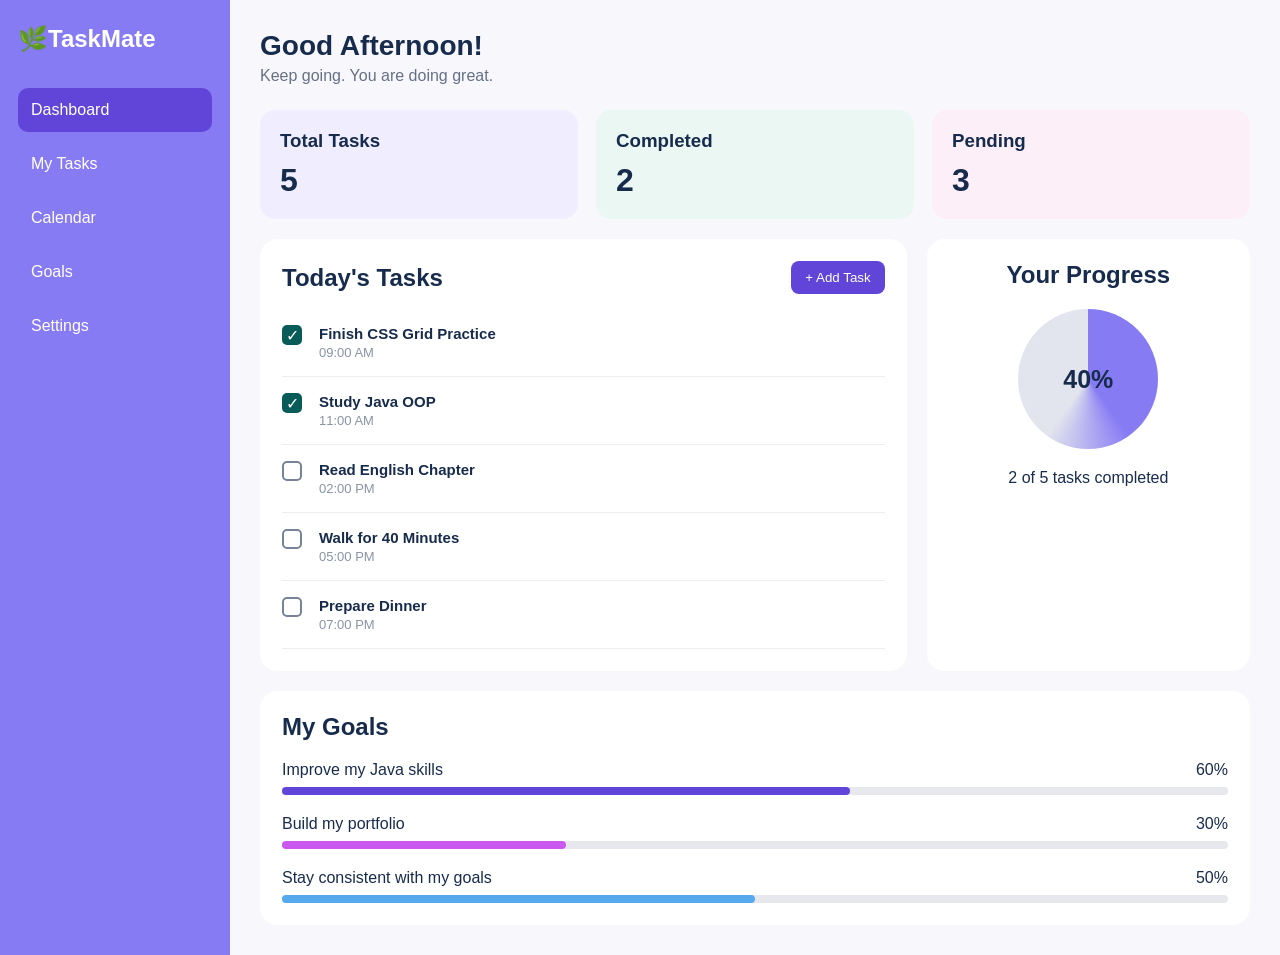
==== dashboard.html @ acaf7f90 "Make homepage and dashboard" ====
<!doctype html>
<html lang="en">
  <head>
    <meta charset="UTF-8" />
    <meta name="viewport" content="width=device-width, initial-scale=1.0" />
    <title>TaskMate Dashboard</title>
    <link rel="stylesheet" href="style.css" />
  </head>
  <body>
    <div class="dashboard">
      <aside class="sidebar">
        <h2>🌿TaskMate</h2>

        <nav>
          <a href="dashboard.html" class="active">Dashboard</a>
          <a href="#">My Tasks</a>
          <a href="#">Calendar</a>
          <a href="#">Goals</a>
          <a href="#">Settings</a>
        </nav>                                                                  
      </aside>

      <main class="dashboard-main">
        <div class="top">
          <div>
            <h1>Good Afternoon!</h1>
            <p>Keep going. You are doing great.</p>
          </div>
        </div>

        <section class="statistics">
          <div class="stat-card">
            <h3>Total Tasks</h3>
            <p>5</p>
          </div>

          <div class="stat-card">
            <h3>Completed</h3>
            <p>2</p>
          </div>

          <div class="stat-card">
            <h3>Pending</h3>
            <p>3</p>
          </div>
        </section>

        <section class="dashboard-grid">
          <div class="tasks">
            <div class="section-heading">
              <h2>Today's Tasks</h2>
              <button>+ Add Task</button>
            </div>

            <div class="task task-completed">
              <span class="checkbox">✓</span>
              <div>
                <h3>Finish CSS Grid Practice</h3>
                <p>09:00 AM</p>
              </div>
            </div>

            <div class="task task-completed">
              <span class="checkbox">✓</span>
              <div>
                <h3>Study Java OOP</h3>
                <p>11:00 AM</p>
              </div>
            </div>

            <div class="task">
              <span class="checkbox"></span>
              <div>
                <h3>Read English Chapter</h3>
                <p>02:00 PM</p>
              </div>
            </div>

            <div class="task">
              <span class="checkbox"></span>
              <div>
                <h3>Walk for 40 Minutes</h3>
                <p>05:00 PM</p>
              </div>
            </div>

            <div class="task">
              <span class="checkbox"></span>
              <div>
                <h3>Prepare Dinner</h3>
                <p>07:00 PM</p>
              </div>
            </div>
          </div>

          <div class="progress">
            <h2>Your Progress</h2>

            <div class="circle">
              <span>40%</span>
            </div>

            <p>2 of 5 tasks completed</p>
          </div>
        </section>

        <section class="goals">
          <h2>My Goals</h2>

          <div class="goal">
            <div>
              <p>Improve my Java skills</p>
              <span>60%</span>
            </div>
            <div class="bar">
              <div class="bar-fill first"></div>
            </div>
          </div>

          <div class="goal">
            <div>
              <p>Build my portfolio</p>
              <span>30%</span>
            </div>
            <div class="bar">
              <div class="bar-fill second"></div>
            </div>
          </div>

          <div class="goal">
            <div>
              <p>Stay consistent with my goals</p>
              <span>50%</span>
            </div>
            <div class="bar">
              <div class="bar-fill third"></div>
            </div>
          </div>
        </section>
      </main>
    </div>
  </body>
</html>
---- style.css ----
* {
    margin: 0;
    padding: 0;
    box-sizing: border-box;
}

body {
    font-family: Arial, sans-serif;
    color: #172b4d;
    background-color: #f8f8fc;
}

a {
    text-decoration: none;
    color: inherit;
}

/* HOME PAGE */

.header {
    height: 75px;
    background-color: white;
    display: flex;
    justify-content: space-between;
    align-items: center;
    padding: 0 7%;
}

.header h2 {
    color: #877bf4;
}

.header nav {
    display: flex;
    align-items: center;
    gap: 25px;
}

.header nav a {
    font-size: 15px;
}

.hover-purrple:hover{
    background-color: #ca5aef;
    color: white;
    padding: 12px 16px;
    border-radius: 10px;
}

.button {
    background-color: #ca5aef;
    color: white;
    padding: 12px 22px;
    border-radius: 10px;
}

.hero {
    min-height: 500px;
    padding: 60px 7%;
    display: grid;
    grid-template-columns: 1fr 1fr;
    align-items: center;
    gap: 40px;
    background-color: #f0edff;
}

.hero-text h1 {
    font-size: 55px;
}

.purple {
    color: #6045d8;
}

.hero-text p {
    max-width: 500px;
    margin: 25px 0 30px;
    font-size: 17px;
    line-height: 1.7;
}

.hero-image {
    height: 350px;
    background-color: white;
    border-radius: 25px;
    display: flex;
    justify-content: center;
    align-items: center;
    position: relative;
}

.laptop {
    font-size: 100px;
}

.plant {
    font-size: 70px;
    position: absolute;
    top: 30px;
    right: 50px;
}

.features {
    background-color: white;
    padding: 70px 7%;
    text-align: center;
}

.features h2 {
    font-size: 32px;
}

.description {
    margin: 10px auto 35px;
    color: #667085;
}

.feature-container {
    display: grid;
    grid-template-columns: repeat(4, 1fr);
    gap: 20px;
}

.feature-card {
    padding: 30px 20px;
    border-radius: 18px;
    background-color: #f3f0ff;
}

.feature-card:nth-child(2) {
    background-color: #eaf7f3;
}

.feature-card:nth-child(3) {
    background-color: #fdeff7;
}

.feature-card:nth-child(4) {
    background-color: #f3f0ff;
}

.icon {
    width: 50px;
    height: 50px;
    margin: 0 auto 15px;
    display: flex;
    justify-content: center;
    align-items: center;
    background-color: #6045d8;
    color: white;
    border-radius: 12px;
    font-size: 25px;
}

.feature-card h3 {
    margin-bottom: 10px;
}

.feature-card p {
    color: #667085;
    font-size: 14px;
}

.about {
    margin: 45px 7%;
    padding: 30px;
    background-color: #eeeaff;
    border-radius: 18px;
    display: flex;
    justify-content: space-between;
    align-items: center;
}

.about p {
    color: #667085;
    margin-top: 5px;
}

footer {
    background-color: #877bf4;
    color: white;
    padding: 25px 7%;
    display: flex;
    justify-content: space-between;
}

/* DASHBOARD */

.dashboard {
    min-height: 100vh;
    display: grid;
    grid-template-columns: 230px 1fr;
}

.sidebar {
    background-color: #877bf4;
    color: white;
    padding: 25px 18px;
}

.sidebar h2 {
    margin-bottom: 35px;
}

.sidebar nav {
    display: flex;
    flex-direction: column;
    gap: 10px;
}

.sidebar nav a {
    padding: 13px;
    border-radius: 10px;
}

.sidebar nav a:hover,
.sidebar nav .active {
    background-color: #6045d8;
}

.message {
    margin-top: 250px;
    text-align: center;
    font-size: 18px;
}

.message span {
    display: block;
    margin-top: 10px;
    font-size: 25px;
}

.dashboard-main {
    padding: 30px;
}

.top {
    display: flex;
    justify-content: space-between;
    align-items: center;
    margin-bottom: 25px;
}

.top h1 {
    font-size: 28px;
}

.top p {
    color: #667085;
    margin-top: 5px;
}



.statistics {
    display: grid;
    grid-template-columns: repeat(3, 1fr);
    gap: 18px;
    margin-bottom: 20px;
}

.stat-card {
    padding: 20px;
    border-radius: 15px;
    background-color: #f0edff;
}

.stat-card:nth-child(2) {
    background-color: #eaf7f3;
}

.stat-card:nth-child(3) {
    background-color: #fdeff7;
}

.stat-card p {
    font-size: 32px;
    font-weight: bold;
    margin-top: 10px;
}

.dashboard-grid {
    display: grid;
    grid-template-columns: 2fr 1fr;
    gap: 20px;
}

.tasks,
.progress,
.goals {
    background-color: white;
    padding: 22px;
    border-radius: 18px;
}

.section-heading {
    display: flex;
    justify-content: space-between;
    align-items: center;
    margin-bottom: 15px;
}

.section-heading button {
    background-color: #6045d8;
    color: white;
    border: none;
    padding: 9px 14px;
    border-radius: 8px;
}

.task {
    display: grid;
    grid-template-columns: 25px 1fr;
    gap: 12px;
    padding: 16px 0;
    border-bottom: 1px solid #eeeeee;
}

.checkbox {
    width: 20px;
    height: 20px;
    border: 2px solid #778399;
    border-radius: 5px;
}

.task-completed .checkbox {
    background-color: #075c58;
    border-color: #075c58;
    color: white;
    display: flex;
    justify-content: center;
    align-items: center;
}

.task h3 {
    font-size: 15px;
}

.task p {
    color: #8993a4;
    font-size: 13px;
    margin-top: 3px;
}

.progress {
    text-align: center;
}

.progress h2 {
    margin-bottom: 20px;
}

.circle {
    width: 140px;
    height: 140px;
    margin: 10px auto 20px;
    border-radius: 50%;
    background: conic-gradient(
        #877bf4 40%,
        #e2e5ed 60%
    );
    display: flex;
    justify-content: center;
    align-items: center;
}

.circle span {
    font-size: 25px;
    font-weight: bold;
}

.goals {
    margin-top: 20px;
}

.goal {
    margin-top: 20px;
}

.goal div:first-child {
    display: flex;
    justify-content: space-between;
    margin-bottom: 8px;
}

.bar {
    height: 8px;
    background-color: #e6e8ed;
    border-radius: 10px;
}

.bar-fill {
    height: 100%;
    border-radius: 10px;
    background-color: #6045d8;
}

.first {
    width: 60%;
}

.second {
    width: 30%;
    background-color: #ca5aef;
}

.third {
    width: 50%;
    background-color: #56a9ec;
}
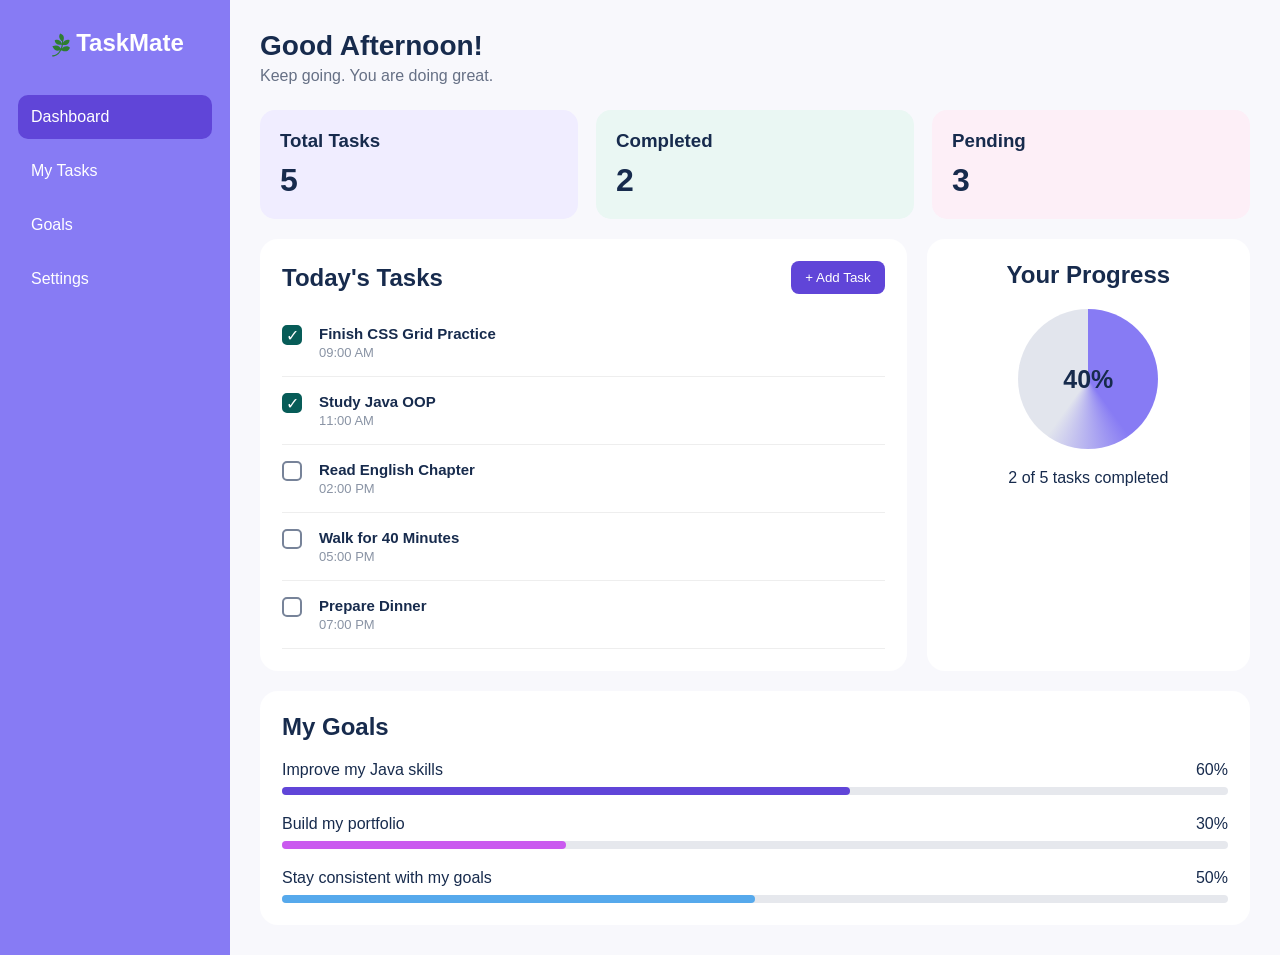
==== commit e03da5d9: "Add settings panel to the dashboard" ====
--- a/dashboard.html
+++ b/dashboard.html
@@ -4,19 +4,21 @@
     <meta charset="UTF-8" />
     <meta name="viewport" content="width=device-width, initial-scale=1.0" />
     <title>TaskMate Dashboard</title>
-    <link rel="stylesheet" href="style.css" />
+    <link rel="stylesheet" href="css/style.css" />
   </head>
   <body>
     <div class="dashboard">
       <aside class="sidebar">
-        <h2>🌿TaskMate</h2>
+        <div class="sidebar-logo">
+          <img src="images/pagelines-brands-solid-full.svg" alt="">
+          <h2>TaskMate</h2>
+        </div>
 
         <nav>
           <a href="dashboard.html" class="active">Dashboard</a>
-          <a href="#">My Tasks</a>
-          <a href="#">Calendar</a>
-          <a href="#">Goals</a>
-          <a href="#">Settings</a>
+          <a href="dashboard.html">My Tasks</a>
+          <a href="dashboard.html">Goals</a>
+          <a href="settings.html">Settings</a>
         </nav>                                                                  
       </aside>
 
--- a/css/style.css
+++ b/css/style.css
@@ -0,0 +1,577 @@
+* {
+    margin: 0;
+    padding: 0;
+    box-sizing: border-box;
+}
+
+body {
+    font-family: Arial, sans-serif;
+    color: #172b4d;
+    background-color: #f8f8fc;
+}
+
+a {
+    text-decoration: none;
+    color: inherit;
+}
+
+/* HOME PAGE */
+
+.header {
+    height: 75px;
+    background-color: white;
+    display: flex;
+    justify-content: space-between;
+    align-items: center;
+    padding: 0 7%;
+}
+.header-text, .footer-logo, .sidebar-logo{
+    display:flex;
+    justify-content: center;
+    align-items: center;
+}
+.header-text img, .footer-logo img, .sidebar-logo img{
+    width: 30px;
+    height:40px;
+}
+
+.header h2 {
+    color: #877bf4;
+}
+
+.header nav {
+    display: flex;
+    align-items: center;
+    gap: 25px;
+}
+
+.header nav a {
+    font-size: 15px;
+}
+
+.hover-purrple:hover{
+    background-color: #ca5aef;
+    color: white;
+    padding: 12px 16px;
+    border-radius: 10px;
+}
+
+.button {
+    background-color: #ca5aef;
+    color: white;
+    padding: 12px 22px;
+    border-radius: 10px;
+}
+
+.hero {
+    min-height: 500px;
+    padding: 60px 7%;
+    display: grid;
+    grid-template-columns: 1fr 1fr;
+    align-items: center;
+    gap: 40px;
+    background-color: #f0edff;
+}
+
+.hero-text h1 {
+    font-size: 55px;
+}
+
+.purple {
+    color: #6045d8;
+}
+
+.hero-text p {
+    max-width: 500px;
+    margin: 25px 0 30px;
+    font-size: 17px;
+    line-height: 1.7;
+}
+
+.hero-image {
+    display: flex;
+    justify-content: center;
+    align-items: center;
+    position: relative;
+}
+
+.laptop {
+    font-size: 100px;
+}
+.laptop img{
+    width: 300px;
+    height: 350px;
+    border-radius: 10px;
+    margin-top: 30px;
+}
+
+.plant {
+    font-size: 70px;
+    position: absolute;
+    top: 30px;
+    right: 50px;
+}
+
+.features {
+    background-color: white;
+    padding: 70px 7%;
+    text-align: center;
+}
+
+.features h2 {
+    font-size: 32px;
+}
+
+.description {
+    margin: 10px auto 35px;
+    color: #667085;
+}
+
+.feature-container {
+    display: grid;
+    grid-template-columns: repeat(3, 1fr);
+    gap: 20px;
+}
+
+.feature-card {
+    padding: 30px 20px;
+    border-radius: 18px;
+    background-color: #f3f0ff;
+}
+
+.feature-card:nth-child(2) {
+    background-color: #eaf7f3;
+}
+
+.feature-card:nth-child(3) {
+    background-color: #fdeff7;
+}
+
+
+.icon {
+    width: 50px;
+    height: 50px;
+    margin: 0 auto 15px;
+    display: flex;
+    justify-content: center;
+    align-items: center;
+    background-color: #6045d8;
+    color: white;
+    border-radius: 12px;
+    font-size: 25px;
+}
+
+.icon img{
+    width: 30px;
+    height: 30px;
+}
+
+.feature-card h3 {
+    margin-bottom: 10px;
+}
+
+.feature-card p {
+    color: #667085;
+    font-size: 14px;
+}
+
+.about {
+    margin: 45px 7%;
+    padding: 30px;
+    background-color: #eeeaff;
+    border-radius: 18px;
+    display: flex;
+    justify-content: space-between;
+    align-items: center;
+}
+
+.about p {
+    color: #667085;
+    margin-top: 5px;
+}
+
+footer {
+    background-color: #877bf4;
+    color: white;
+    padding: 25px 7%;
+    display: flex;
+    align-items: center;
+    justify-content: space-between;
+}
+
+.footer-logo{
+    margin-bottom: 12px;
+}
+
+.footer-logo h3{
+    margin-top: 10px;
+}
+
+/* DASHBOARD */
+
+.dashboard {
+    min-height: 100vh;
+    display: grid;
+    grid-template-columns: 230px 1fr;
+}
+
+.sidebar {
+    background-color: #877bf4;
+    color: white;
+    padding: 25px 18px;
+}
+
+.sidebar h2 {
+    margin-bottom: 35px;
+}
+.sidebar img{
+    margin-bottom: 30px;
+}
+
+.sidebar nav {
+    display: flex;
+    flex-direction: column;
+    gap: 10px;
+}
+
+.sidebar nav a {
+    padding: 13px;
+    border-radius: 10px;
+}
+
+.sidebar nav a:hover,
+.sidebar nav .active {
+    background-color: #6045d8;
+}
+
+.message {
+    margin-top: 250px;
+    text-align: center;
+    font-size: 18px;
+}
+
+.message span {
+    display: block;
+    margin-top: 10px;
+    font-size: 25px;
+}
+
+.dashboard-main {
+    padding: 30px;
+}
+
+.top {
+    display: flex;
+    justify-content: space-between;
+    align-items: center;
+    margin-bottom: 25px;
+}
+
+.top h1 {
+    font-size: 28px;
+}
+
+.top p {
+    color: #667085;
+    margin-top: 5px;
+}
+
+
+
+.statistics {
+    display: grid;
+    grid-template-columns: repeat(3, 1fr);
+    gap: 18px;
+    margin-bottom: 20px;
+}
+
+.stat-card {
+    padding: 20px;
+    border-radius: 15px;
+    background-color: #f0edff;
+}
+
+.stat-card:nth-child(2) {
+    background-color: #eaf7f3;
+}
+
+.stat-card:nth-child(3) {
+    background-color: #fdeff7;
+}
+
+.stat-card p {
+    font-size: 32px;
+    font-weight: bold;
+    margin-top: 10px;
+}
+
+.dashboard-grid {
+    display: grid;
+    grid-template-columns: 2fr 1fr;
+    gap: 20px;
+}
+
+.tasks,
+.progress,
+.goals {
+    background-color: white;
+    padding: 22px;
+    border-radius: 18px;
+}
+
+.section-heading {
+    display: flex;
+    justify-content: space-between;
+    align-items: center;
+    margin-bottom: 15px;
+}
+
+.section-heading button {
+    background-color: #6045d8;
+    color: white;
+    border: none;
+    padding: 9px 14px;
+    border-radius: 8px;
+}
+
+.task {
+    display: grid;
+    grid-template-columns: 25px 1fr;
+    gap: 12px;
+    padding: 16px 0;
+    border-bottom: 1px solid #eeeeee;
+}
+
+.checkbox {
+    width: 20px;
+    height: 20px;
+    border: 2px solid #778399;
+    border-radius: 5px;
+}
+
+.task-completed .checkbox {
+    background-color: #075c58;
+    border-color: #075c58;
+    color: white;
+    display: flex;
+    justify-content: center;
+    align-items: center;
+}
+
+.task h3 {
+    font-size: 15px;
+}
+
+.task p {
+    color: #8993a4;
+    font-size: 13px;
+    margin-top: 3px;
+}
+
+.progress {
+    text-align: center;
+}
+
+.progress h2 {
+    margin-bottom: 20px;
+}
+
+.circle {
+    width: 140px;
+    height: 140px;
+    margin: 10px auto 20px;
+    border-radius: 50%;
+    background: conic-gradient(
+        #877bf4 40%,
+        #e2e5ed 60%
+    );
+    display: flex;
+    justify-content: center;
+    align-items: center;
+}
+
+.circle span {
+    font-size: 25px;
+    font-weight: bold;
+}
+
+.goals {
+    margin-top: 20px;
+}
+
+.goal {
+    margin-top: 20px;
+}
+
+.goal div:first-child {
+    display: flex;
+    justify-content: space-between;
+    margin-bottom: 8px;
+}
+
+.bar {
+    height: 8px;
+    background-color: #e6e8ed;
+    border-radius: 10px;
+}
+
+.bar-fill {
+    height: 100%;
+    border-radius: 10px;
+    background-color: #6045d8;
+}
+
+.first {
+    width: 60%;
+}
+
+.second {
+    width: 30%;
+    background-color: #ca5aef;
+}
+
+.third {
+    width: 50%;
+    background-color: #56a9ec;
+}
+
+/* SETTINGS PANEL */
+
+.settings-page {
+    grid-template-columns: 230px 1fr 280px;
+}
+
+.settings-panel {
+    background-color: white;
+    padding: 25px 20px;
+    border-left: 1px solid #eeeeee;
+}
+
+.settings-heading {
+    display: flex;
+    justify-content: space-between;
+    align-items: center;
+    margin-bottom: 25px;
+}
+
+.settings-heading a {
+    font-size: 28px;
+    color: #667085;
+}
+
+.profile {
+    display: flex;
+    align-items: center;
+    gap: 12px;
+    padding-bottom: 25px;
+    border-bottom: 1px solid #eeeeee;
+}
+
+.profile-icon {
+    width: 45px;
+    height: 45px;
+    background-color: #877bf4;
+    color: white;
+    border-radius: 50%;
+    display: flex;
+    justify-content: center;
+    align-items: center;
+    font-size: 20px;
+    font-weight: bold;
+}
+
+.profile p {
+    color: #667085;
+    font-size: 13px;
+    margin-top: 4px;
+}
+
+.settings-list {
+    display: flex;
+    flex-direction: column;
+    margin-top: 15px;
+}
+
+.settings-list a {
+    padding: 15px 5px;
+    border-bottom: 1px solid #eeeeee;
+}
+
+.settings-list a:hover {
+    background-color: #f3f0ff;
+}
+
+.settings-list strong {
+    display: block;
+    margin-bottom: 4px;
+}
+
+.settings-list span {
+    color: #667085;
+    font-size: 13px;
+}
+
+.settings-list .sign-out {
+    color: #ca5aef;
+}
+/* SMALL SCREENS */
+
+@media (max-width: 800px) {
+
+    .hero {
+        grid-template-columns: 1fr;
+    }
+
+    .feature-container {
+        grid-template-columns: 1fr 1fr;
+    }
+
+    .dashboard {
+        grid-template-columns: 170px 1fr;
+    }
+
+    .dashboard-grid {
+        grid-template-columns: 1fr;
+    }
+}
+
+@media (max-width: 600px) {
+
+    .header nav a:not(.button) {
+        display: none;
+    }
+
+    .hero-text h1 {
+        font-size: 42px;
+    }
+
+    .feature-container {
+        grid-template-columns: 1fr;
+    }
+
+    .about {
+        display: block;
+    }
+
+    .about .button {
+        display: inline-block;
+        margin-top: 20px;
+    }
+
+    .dashboard {
+        display: block;
+    }
+
+    .sidebar {
+        min-height: auto;
+    }
+
+    .message {
+        display: none;
+    }
+
+    .statistics {
+        grid-template-columns: 1fr;
+    }
+}
+
